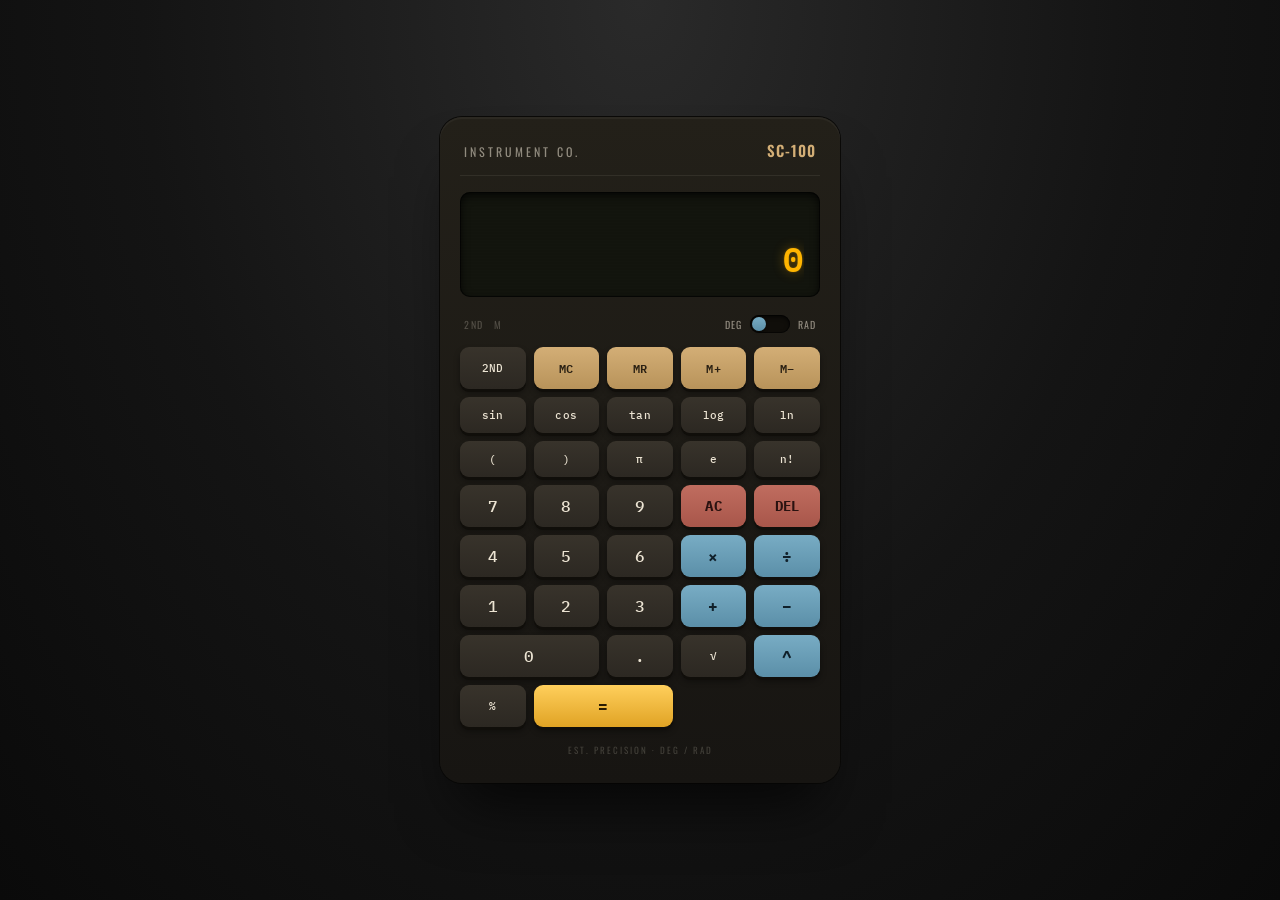
==== Scientific Calculator/index.html @ a40e1ffb "Added My Projects." ====
<!doctype html>
<html lang="en">
  <head>
    <meta charset="UTF-8" />
    <meta name="viewport" content="width=device-width, initial-scale=1.0" />
    <title>SC-100 · Scientific Calculator</title>
    <link rel="preconnect" href="https://fonts.googleapis.com" />
    <link
      href="https://fonts.googleapis.com/css2?family=IBM+Plex+Mono:wght@400;500;600;700&family=Oswald:wght@400;500;600;700&display=swap"
      rel="stylesheet"
    />
    <!-- <link rel="stylesheet" href="style.css" /> -->
  </head>
  <style>
    :root {
      --panel: #232019;
      --panel-edge: #171512;
      --case-shadow: #0b0a08;
      --display-bg: #12140d;
      --phosphor: #ffb400;
      --phosphor-dim: #7a5300;
      --phosphor-glow: rgba(255, 180, 0, 0.35);
      --bone: #ece4d3;
      --key-face: #2c2822;
      --key-face-hi: #38332b;
      --key-shadow: #100e0a;
      --steel: #5b8fa8;
      --steel-hi: #78acc4;
      --brass: #b8935a;
      --brass-hi: #d3ae76;
      --danger: #a8564a;
      --danger-hi: #c06d5f;
      --rule: rgba(236, 228, 211, 0.08);
    }

    * {
      box-sizing: border-box;
    }
    html,
    body {
      height: 100%;
    }
    body {
      margin: 0;
      min-height: 100vh;
      display: flex;
      align-items: center;
      justify-content: center;
      background: radial-gradient(
        ellipse at top,
        #2a2a2a 0%,
        #141414 55%,
        #0a0a0a 100%
      );
      font-family: "IBM Plex Mono", monospace;
      padding: 32px 16px;
    }

    .unit {
      width: 400px;
      max-width: 100%;
      background: linear-gradient(
        180deg,
        var(--panel) 0%,
        var(--panel-edge) 100%
      );
      border-radius: 22px;
      padding: 22px 20px 26px;
      box-shadow:
        0 2px 0 rgba(255, 255, 255, 0.04) inset,
        0 40px 60px -20px rgba(0, 0, 0, 0.7),
        0 0 0 1px var(--case-shadow);
      position: relative;
    }

    .plate {
      display: flex;
      justify-content: space-between;
      align-items: baseline;
      padding: 0 4px 14px;
      border-bottom: 1px solid var(--rule);
      margin-bottom: 16px;
    }
    .plate .brand {
      font-family: "Oswald", sans-serif;
      letter-spacing: 3px;
      font-size: 12px;
      color: var(--bone);
      opacity: 0.55;
      text-transform: uppercase;
    }
    .plate .model {
      font-family: "Oswald", sans-serif;
      letter-spacing: 1px;
      font-size: 15px;
      font-weight: 600;
      color: var(--brass-hi);
    }

    .screen-housing {
      background: var(--display-bg);
      border-radius: 10px;
      padding: 16px 16px 12px;
      box-shadow:
        inset 0 3px 10px rgba(0, 0, 0, 0.85),
        inset 0 0 0 1px rgba(0, 0, 0, 0.6);
      position: relative;
      overflow: hidden;
      margin-bottom: 16px;
    }
    .screen-housing::after {
      content: "";
      position: absolute;
      inset: 0;
      background: repeating-linear-gradient(
        to bottom,
        rgba(255, 255, 255, 0.025) 0px,
        rgba(255, 255, 255, 0.025) 1px,
        transparent 1px,
        transparent 3px
      );
      pointer-events: none;
      mix-blend-mode: overlay;
    }
    .expr {
      min-height: 18px;
      font-size: 13px;
      color: var(--phosphor-dim);
      text-align: right;
      letter-spacing: 1px;
      white-space: nowrap;
      overflow-x: auto;
      scrollbar-width: none;
      text-shadow: 0 0 6px rgba(122, 83, 0, 0.5);
    }
    .expr::-webkit-scrollbar {
      display: none;
    }
    .result {
      font-size: 34px;
      font-weight: 600;
      color: var(--phosphor);
      text-align: right;
      letter-spacing: 1px;
      text-shadow:
        0 0 12px var(--phosphor-glow),
        0 0 2px var(--phosphor-glow);
      white-space: nowrap;
      overflow-x: auto;
      scrollbar-width: none;
      padding-top: 6px;
    }
    .result::-webkit-scrollbar {
      display: none;
    }

    .status-row {
      display: flex;
      justify-content: space-between;
      align-items: center;
      padding: 2px 4px 14px;
    }
    .indicators {
      display: flex;
      gap: 10px;
      font-family: "Oswald", sans-serif;
      font-size: 10px;
      letter-spacing: 1.5px;
    }
    .indicators span {
      color: rgba(236, 228, 211, 0.25);
      transition:
        color 0.15s ease,
        text-shadow 0.15s ease;
    }
    .indicators span.on {
      color: var(--steel-hi);
      text-shadow: 0 0 8px rgba(120, 172, 196, 0.6);
    }

    .mode-toggle {
      display: flex;
      align-items: center;
      gap: 8px;
      font-family: "Oswald", sans-serif;
      font-size: 10px;
      letter-spacing: 1px;
      color: rgba(236, 228, 211, 0.55);
      cursor: pointer;
      user-select: none;
    }
    .switch {
      width: 40px;
      height: 18px;
      border-radius: 9px;
      background: var(--key-shadow);
      box-shadow:
        inset 0 2px 4px rgba(0, 0, 0, 0.7),
        inset 0 0 0 1px rgba(0, 0, 0, 0.5);
      position: relative;
      transition: background 0.2s ease;
    }
    .switch .knob {
      position: absolute;
      top: 2px;
      left: 2px;
      width: 14px;
      height: 14px;
      border-radius: 50%;
      background: linear-gradient(180deg, var(--steel-hi), var(--steel));
      box-shadow: 0 1px 3px rgba(0, 0, 0, 0.6);
      transition: transform 0.2s ease;
    }
    .switch.rad .knob {
      transform: translateX(22px);
    }

    .keys {
      display: grid;
      grid-template-columns: repeat(5, 1fr);
      gap: 8px;
    }

    button.key {
      appearance: none;
      border: none;
      font-family: "IBM Plex Mono", monospace;
      font-size: 14px;
      font-weight: 500;
      color: var(--bone);
      background: linear-gradient(180deg, var(--key-face-hi), var(--key-face));
      border-radius: 9px;
      padding: 11px 4px;
      box-shadow:
        0 3px 0 var(--key-shadow),
        0 4px 6px rgba(0, 0, 0, 0.4);
      cursor: pointer;
      transition:
        transform 0.06s ease,
        box-shadow 0.06s ease;
      position: relative;
      letter-spacing: 0.3px;
    }
    button.key:active {
      transform: translateY(3px);
      box-shadow:
        0 0 0 var(--key-shadow),
        0 1px 2px rgba(0, 0, 0, 0.4);
    }
    button.key.fn {
      background: linear-gradient(180deg, var(--brass-hi), var(--brass));
      color: #2a2013;
      font-weight: 600;
      font-size: 12px;
    }
    button.key.op {
      background: linear-gradient(180deg, var(--steel-hi), var(--steel));
      color: #10202a;
      font-weight: 700;
      font-size: 16px;
    }
    button.key.danger {
      background: linear-gradient(180deg, var(--danger-hi), var(--danger));
      color: #2a1210;
      font-weight: 700;
    }
    button.key.eq {
      background: linear-gradient(180deg, #ffcf5c, #e0a324);
      color: #2a1c02;
      font-weight: 700;
      font-size: 16px;
      grid-column: span 2;
    }
    button.key.wide {
      grid-column: span 2;
    }
    button.key.digit {
      font-size: 16px;
    }
    button.key.small {
      font-size: 11px;
    }

    button.key.fn:active {
      box-shadow:
        0 0 0 #7a5f34,
        0 1px 2px rgba(0, 0, 0, 0.4);
    }
    button.key.op:active {
      box-shadow:
        0 0 0 #3d6376,
        0 1px 2px rgba(0, 0, 0, 0.4);
    }
    button.key.danger:active {
      box-shadow:
        0 0 0 #6e332b,
        0 1px 2px rgba(0, 0, 0, 0.4);
    }
    button.key.eq:active {
      box-shadow:
        0 0 0 #a67916,
        0 1px 2px rgba(0, 0, 0, 0.4);
    }

    .footnote {
      text-align: center;
      font-family: "Oswald", sans-serif;
      font-size: 9px;
      letter-spacing: 2px;
      color: rgba(236, 228, 211, 0.2);
      margin-top: 16px;
      text-transform: uppercase;
    }

    @media (max-width: 420px) {
      .unit {
        padding: 16px 12px 20px;
      }
      button.key {
        padding: 10px 2px;
        font-size: 13px;
      }
    }
  </style>
  <body>
    <div class="unit">
      <div class="plate">
        <span class="brand">Instrument Co.</span>
        <span class="model">SC-100</span>
      </div>

      <div class="screen-housing">
        <div class="expr" id="expr">&nbsp;</div>
        <div class="result" id="result">0</div>
      </div>

      <div class="status-row">
        <div class="indicators">
          <span id="ind-2nd">2ND</span>
          <span id="ind-m">M</span>
        </div>
        <div class="mode-toggle" id="modeToggle">
          <span id="modeLabel">DEG</span>
          <div class="switch" id="switch"><div class="knob"></div></div>
          <span>RAD</span>
        </div>
      </div>

      <div class="keys">
        <button class="key small" data-act="2nd">2ND</button>
        <button class="key fn" data-act="mc">MC</button>
        <button class="key fn" data-act="mr">MR</button>
        <button class="key fn" data-act="mplus">M+</button>
        <button class="key fn" data-act="mminus">M−</button>

        <button class="key small" data-fn="sin(">sin</button>
        <button class="key small" data-fn="cos(">cos</button>
        <button class="key small" data-fn="tan(">tan</button>
        <button class="key small" data-fn="log(">log</button>
        <button class="key small" data-fn="ln(">ln</button>

        <button class="key small" data-insert="(">(</button>
        <button class="key small" data-insert=")">)</button>
        <button class="key small" data-insert="π">π</button>
        <button class="key small" data-insert="e">e</button>
        <button class="key small" data-act="fact">n!</button>

        <button class="key digit" data-insert="7">7</button>
        <button class="key digit" data-insert="8">8</button>
        <button class="key digit" data-insert="9">9</button>
        <button class="key danger" data-act="clear">AC</button>
        <button class="key danger" data-act="del">DEL</button>

        <button class="key digit" data-insert="4">4</button>
        <button class="key digit" data-insert="5">5</button>
        <button class="key digit" data-insert="6">6</button>
        <button class="key op" data-insert="×">×</button>
        <button class="key op" data-insert="÷">÷</button>

        <button class="key digit" data-insert="1">1</button>
        <button class="key digit" data-insert="2">2</button>
        <button class="key digit" data-insert="3">3</button>
        <button class="key op" data-insert="+">+</button>
        <button class="key op" data-insert="−">−</button>

        <button class="key digit wide" data-insert="0">0</button>
        <button class="key digit" data-insert=".">.</button>
        <button class="key small" data-fn="√(">√</button>
        <button class="key op" data-insert="^">^</button>

        <button class="key small" data-insert="%">%</button>
        <button class="key eq" data-act="equals">=</button>
      </div>

      <div class="footnote">Est. precision · deg / rad</div>
    </div>

    <!-- <script src="script.js"></script> -->
    <script>
      (function () {
        const exprEl = document.getElementById("expr");
        const resultEl = document.getElementById("result");
        const modeToggle = document.getElementById("modeToggle");
        const switchEl = document.getElementById("switch");
        const modeLabel = document.getElementById("modeLabel");
        const ind2nd = document.getElementById("ind-2nd");
        const indM = document.getElementById("ind-m");

        let expr = "";
        let isRad = false;
        let second = false;
        let memory = 0;
        let justEvaluated = false;

        const fnLabels = {
          "sin(": "sin",
          "cos(": "cos",
          "tan(": "tan",
          "asin(": "sin⁻¹",
          "acos(": "cos⁻¹",
          "atan(": "tan⁻¹",
        };

        function render() {
          exprEl.textContent = expr.length ? expr : "\u00A0";
          resultEl.textContent = liveResult();
        }

        function liveResult() {
          if (expr.trim() === "") return "0";
          try {
            const val = evaluate(expr);
            if (val === undefined || Number.isNaN(val)) return "ERR";
            return formatNum(val);
          } catch (e) {
            return expr; // still typing, don't show error mid-entry
          }
        }

        function formatNum(n) {
          if (!isFinite(n)) return "ERR";
          let s = Math.abs(n) < 1e-10 ? 0 : n;
          s = parseFloat(s.toPrecision(12));
          return s.toString();
        }

        function toRad(x) {
          return isRad ? x : (x * Math.PI) / 180;
        }
        function fromRad(x) {
          return isRad ? x : (x * 180) / Math.PI;
        }

        function factorial(n) {
          n = Math.round(n);
          if (n < 0) return NaN;
          if (n > 170) return Infinity;
          let r = 1;
          for (let i = 2; i <= n; i++) r *= i;
          return r;
        }

        function evaluate(str) {
          let s = str;

          // replace visual operators with JS ones
          s = s.replaceAll("×", "*").replaceAll("÷", "/").replaceAll("−", "-");
          s = s
            .replaceAll("π", "Math.PI")
            .replaceAll(/(?<![a-zA-Z])e(?![a-zA-Z(])/g, "Math.E");
          s = s.replaceAll("^", "**");
          s = s.replaceAll("√(", "Math.sqrt(");

          // trig with deg/rad awareness
          s = s.replace(/asin\(/g, "__asin(");
          s = s.replace(/acos\(/g, "__acos(");
          s = s.replace(/atan\(/g, "__atan(");
          s = s.replace(/(?<!__a)sin\(/g, "__sin(");
          s = s.replace(/(?<!__a)cos\(/g, "__cos(");
          s = s.replace(/(?<!__a)tan\(/g, "__tan(");
          s = s.replace(/log\(/g, "Math.log10(");
          s = s.replace(/ln\(/g, "Math.log(");

          // percentage: turn "n%" into "(n/100)"
          s = s.replace(/(\d+(\.\d+)?)%/g, "($1/100)");

          // factorial: turn "n!" into fact(n) for a trailing number/group
          s = s.replace(/(\d+(\.\d+)?)!/g, "__fact($1)");

          const __sin = (x) => Math.sin(toRad(x));
          const __cos = (x) => Math.cos(toRad(x));
          const __tan = (x) => Math.tan(toRad(x));
          const __asin = (x) => fromRad(Math.asin(x));
          const __acos = (x) => fromRad(Math.acos(x));
          const __atan = (x) => fromRad(Math.atan(x));
          const __fact = factorial;

          // eslint-disable-next-line no-new-func
          const fn = new Function(
            "__sin",
            "__cos",
            "__tan",
            "__asin",
            "__acos",
            "__atan",
            "__fact",
            "Math",
            `"use strict"; return (${s || "0"});`,
          );
          return fn(__sin, __cos, __tan, __asin, __acos, __atan, __fact, Math);
        }

        function insert(val) {
          if (justEvaluated && /[0-9.]/.test(val)) {
            expr = "";
          }
          justEvaluated = false;
          expr += val;
          render();
        }

        function insertFn(val) {
          justEvaluated = false;
          if (second) {
            const map = { "sin(": "asin(", "cos(": "acos(", "tan(": "atan(" };
            val = map[val] || val;
          }
          expr += val;
          render();
        }

        function del() {
          expr = expr.slice(0, -1);
          justEvaluated = false;
          render();
        }

        function clearAll() {
          expr = "";
          justEvaluated = false;
          render();
        }

        function doEquals() {
          if (expr.trim() === "") return;
          try {
            const val = evaluate(expr);
            if (val === undefined || Number.isNaN(val)) {
              resultEl.textContent = "ERR";
              return;
            }
            exprEl.textContent = expr + " =";
            expr = formatNum(val);
            resultEl.textContent = expr;
            justEvaluated = true;
          } catch (e) {
            resultEl.textContent = "ERR";
          }
        }

        function doFactorialButton() {
          // apply factorial to whatever is currently typed as a trailing number, or append !
          expr += "!";
          render();
        }

        document.querySelectorAll("[data-insert]").forEach((btn) => {
          btn.addEventListener("click", () =>
            insert(btn.getAttribute("data-insert")),
          );
        });
        document.querySelectorAll("[data-fn]").forEach((btn) => {
          btn.addEventListener("click", () => {
            insertFn(btn.getAttribute("data-fn"));
            if (second) {
              second = false;
              ind2nd.classList.remove("on");
            }
          });
        });

        document.querySelectorAll("[data-act]").forEach((btn) => {
          btn.addEventListener("click", () => {
            const act = btn.getAttribute("data-act");
            if (act === "clear") clearAll();
            else if (act === "del") del();
            else if (act === "equals") doEquals();
            else if (act === "fact") doFactorialButton();
            else if (act === "2nd") {
              second = !second;
              ind2nd.classList.toggle("on", second);
            } else if (act === "mc") {
              memory = 0;
              indM.classList.remove("on");
            } else if (act === "mr") {
              insert(formatNum(memory));
            } else if (act === "mplus") {
              try {
                memory += evaluate(expr || "0");
                indM.classList.add("on");
              } catch (e) {}
            } else if (act === "mminus") {
              try {
                memory -= evaluate(expr || "0");
                indM.classList.add("on");
              } catch (e) {}
            }
          });
        });

        modeToggle.addEventListener("click", () => {
          isRad = !isRad;
          switchEl.classList.toggle("rad", isRad);
          modeLabel.textContent = isRad ? "RAD" : "DEG";
          render();
        });

        window.addEventListener("keydown", (e) => {
          const k = e.key;
          if (/[0-9.]/.test(k)) insert(k);
          else if (k === "+") insert("+");
          else if (k === "-") insert("−");
          else if (k === "*") insert("×");
          else if (k === "/") {
            e.preventDefault();
            insert("÷");
          } else if (k === "(" || k === ")") insert(k);
          else if (k === "%") insert("%");
          else if (k === "^") insert("^");
          else if (k === "Enter" || k === "=") {
            e.preventDefault();
            doEquals();
          } else if (k === "Backspace") del();
          else if (k === "Escape") clearAll();
        });

        render();
      })();
    </script>
  </body>
</html>
---- Scientific Calculator/style.css ----
:root {
  --panel: #232019;
  --panel-edge: #171512;
  --case-shadow: #0b0a08;
  --display-bg: #12140d;
  --phosphor: #ffb400;
  --phosphor-dim: #7a5300;
  --phosphor-glow: rgba(255, 180, 0, 0.35);
  --bone: #ece4d3;
  --key-face: #2c2822;
  --key-face-hi: #38332b;
  --key-shadow: #100e0a;
  --steel: #5b8fa8;
  --steel-hi: #78acc4;
  --brass: #b8935a;
  --brass-hi: #d3ae76;
  --danger: #a8564a;
  --danger-hi: #c06d5f;
  --rule: rgba(236, 228, 211, 0.08);
}

* {
  box-sizing: border-box;
}
html,
body {
  height: 100%;
}
body {
  margin: 0;
  min-height: 100vh;
  display: flex;
  align-items: center;
  justify-content: center;
  background: radial-gradient(
    ellipse at top,
    #2a2a2a 0%,
    #141414 55%,
    #0a0a0a 100%
  );
  font-family: "IBM Plex Mono", monospace;
  padding: 32px 16px;
}

.unit {
  width: 400px;
  max-width: 100%;
  background: linear-gradient(180deg, var(--panel) 0%, var(--panel-edge) 100%);
  border-radius: 22px;
  padding: 22px 20px 26px;
  box-shadow:
    0 2px 0 rgba(255, 255, 255, 0.04) inset,
    0 40px 60px -20px rgba(0, 0, 0, 0.7),
    0 0 0 1px var(--case-shadow);
  position: relative;
}

.plate {
  display: flex;
  justify-content: space-between;
  align-items: baseline;
  padding: 0 4px 14px;
  border-bottom: 1px solid var(--rule);
  margin-bottom: 16px;
}
.plate .brand {
  font-family: "Oswald", sans-serif;
  letter-spacing: 3px;
  font-size: 12px;
  color: var(--bone);
  opacity: 0.55;
  text-transform: uppercase;
}
.plate .model {
  font-family: "Oswald", sans-serif;
  letter-spacing: 1px;
  font-size: 15px;
  font-weight: 600;
  color: var(--brass-hi);
}

.screen-housing {
  background: var(--display-bg);
  border-radius: 10px;
  padding: 16px 16px 12px;
  box-shadow:
    inset 0 3px 10px rgba(0, 0, 0, 0.85),
    inset 0 0 0 1px rgba(0, 0, 0, 0.6);
  position: relative;
  overflow: hidden;
  margin-bottom: 16px;
}
.screen-housing::after {
  content: "";
  position: absolute;
  inset: 0;
  background: repeating-linear-gradient(
    to bottom,
    rgba(255, 255, 255, 0.025) 0px,
    rgba(255, 255, 255, 0.025) 1px,
    transparent 1px,
    transparent 3px
  );
  pointer-events: none;
  mix-blend-mode: overlay;
}
.expr {
  min-height: 18px;
  font-size: 13px;
  color: var(--phosphor-dim);
  text-align: right;
  letter-spacing: 1px;
  white-space: nowrap;
  overflow-x: auto;
  scrollbar-width: none;
  text-shadow: 0 0 6px rgba(122, 83, 0, 0.5);
}
.expr::-webkit-scrollbar {
  display: none;
}
.result {
  font-size: 34px;
  font-weight: 600;
  color: var(--phosphor);
  text-align: right;
  letter-spacing: 1px;
  text-shadow:
    0 0 12px var(--phosphor-glow),
    0 0 2px var(--phosphor-glow);
  white-space: nowrap;
  overflow-x: auto;
  scrollbar-width: none;
  padding-top: 6px;
}
.result::-webkit-scrollbar {
  display: none;
}

.status-row {
  display: flex;
  justify-content: space-between;
  align-items: center;
  padding: 2px 4px 14px;
}
.indicators {
  display: flex;
  gap: 10px;
  font-family: "Oswald", sans-serif;
  font-size: 10px;
  letter-spacing: 1.5px;
}
.indicators span {
  color: rgba(236, 228, 211, 0.25);
  transition:
    color 0.15s ease,
    text-shadow 0.15s ease;
}
.indicators span.on {
  color: var(--steel-hi);
  text-shadow: 0 0 8px rgba(120, 172, 196, 0.6);
}

.mode-toggle {
  display: flex;
  align-items: center;
  gap: 8px;
  font-family: "Oswald", sans-serif;
  font-size: 10px;
  letter-spacing: 1px;
  color: rgba(236, 228, 211, 0.55);
  cursor: pointer;
  user-select: none;
}
.switch {
  width: 40px;
  height: 18px;
  border-radius: 9px;
  background: var(--key-shadow);
  box-shadow:
    inset 0 2px 4px rgba(0, 0, 0, 0.7),
    inset 0 0 0 1px rgba(0, 0, 0, 0.5);
  position: relative;
  transition: background 0.2s ease;
}
.switch .knob {
  position: absolute;
  top: 2px;
  left: 2px;
  width: 14px;
  height: 14px;
  border-radius: 50%;
  background: linear-gradient(180deg, var(--steel-hi), var(--steel));
  box-shadow: 0 1px 3px rgba(0, 0, 0, 0.6);
  transition: transform 0.2s ease;
}
.switch.rad .knob {
  transform: translateX(22px);
}

.keys {
  display: grid;
  grid-template-columns: repeat(5, 1fr);
  gap: 8px;
}

button.key {
  appearance: none;
  border: none;
  font-family: "IBM Plex Mono", monospace;
  font-size: 14px;
  font-weight: 500;
  color: var(--bone);
  background: linear-gradient(180deg, var(--key-face-hi), var(--key-face));
  border-radius: 9px;
  padding: 11px 4px;
  box-shadow:
    0 3px 0 var(--key-shadow),
    0 4px 6px rgba(0, 0, 0, 0.4);
  cursor: pointer;
  transition:
    transform 0.06s ease,
    box-shadow 0.06s ease;
  position: relative;
  letter-spacing: 0.3px;
}
button.key:active {
  transform: translateY(3px);
  box-shadow:
    0 0 0 var(--key-shadow),
    0 1px 2px rgba(0, 0, 0, 0.4);
}
button.key.fn {
  background: linear-gradient(180deg, var(--brass-hi), var(--brass));
  color: #2a2013;
  font-weight: 600;
  font-size: 12px;
}
button.key.op {
  background: linear-gradient(180deg, var(--steel-hi), var(--steel));
  color: #10202a;
  font-weight: 700;
  font-size: 16px;
}
button.key.danger {
  background: linear-gradient(180deg, var(--danger-hi), var(--danger));
  color: #2a1210;
  font-weight: 700;
}
button.key.eq {
  background: linear-gradient(180deg, #ffcf5c, #e0a324);
  color: #2a1c02;
  font-weight: 700;
  font-size: 16px;
  grid-column: span 2;
}
button.key.wide {
  grid-column: span 2;
}
button.key.digit {
  font-size: 16px;
}
button.key.small {
  font-size: 11px;
}

button.key.fn:active {
  box-shadow:
    0 0 0 #7a5f34,
    0 1px 2px rgba(0, 0, 0, 0.4);
}
button.key.op:active {
  box-shadow:
    0 0 0 #3d6376,
    0 1px 2px rgba(0, 0, 0, 0.4);
}
button.key.danger:active {
  box-shadow:
    0 0 0 #6e332b,
    0 1px 2px rgba(0, 0, 0, 0.4);
}
button.key.eq:active {
  box-shadow:
    0 0 0 #a67916,
    0 1px 2px rgba(0, 0, 0, 0.4);
}

.footnote {
  text-align: center;
  font-family: "Oswald", sans-serif;
  font-size: 9px;
  letter-spacing: 2px;
  color: rgba(236, 228, 211, 0.2);
  margin-top: 16px;
  text-transform: uppercase;
}

@media (max-width: 420px) {
  .unit {
    padding: 16px 12px 20px;
  }
  button.key {
    padding: 10px 2px;
    font-size: 13px;
  }
}
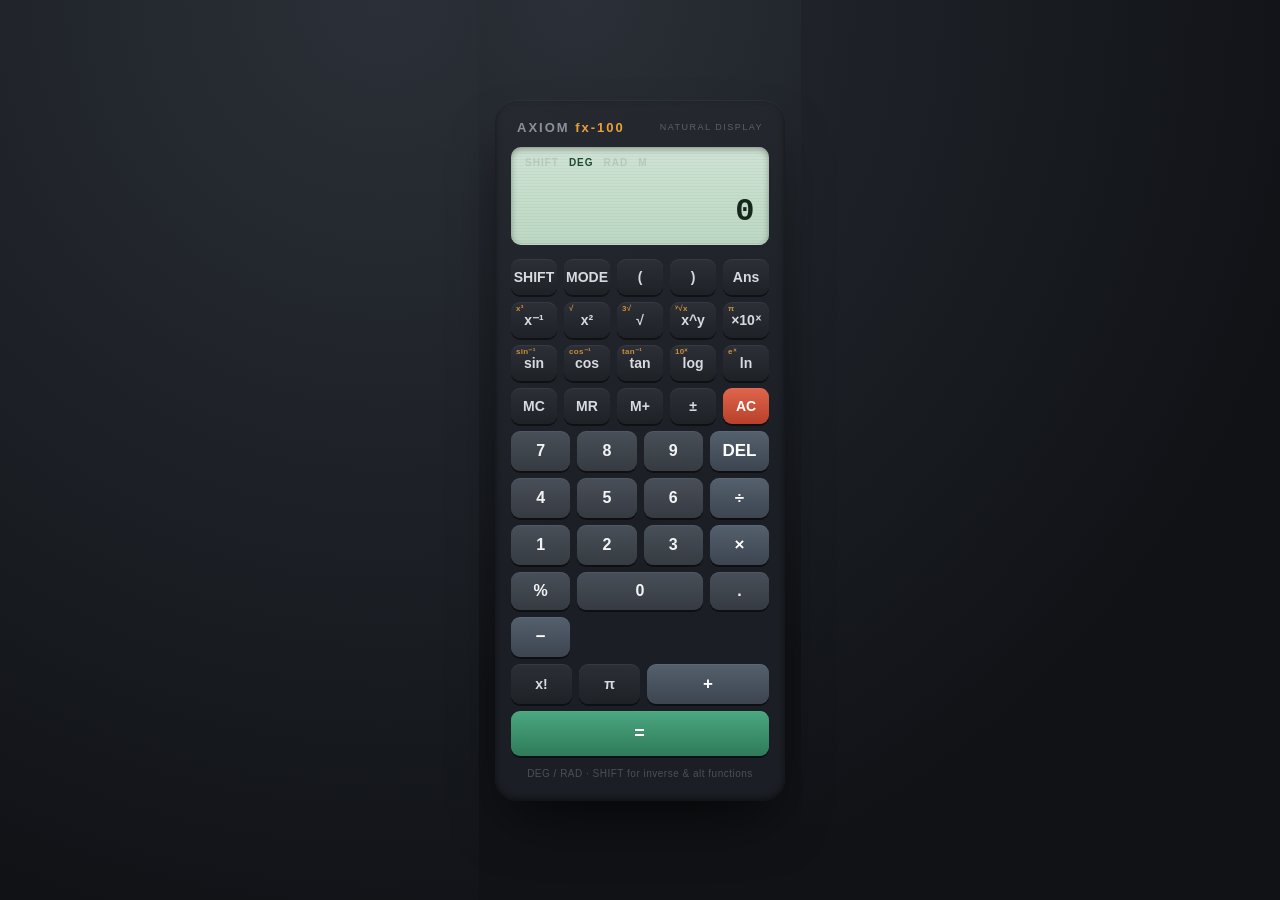
==== commit bcfe8b0c: "Change Some code" ====
--- a/Scientific Calculator/index.html
+++ b/Scientific Calculator/index.html
@@ -3,635 +3,819 @@
   <head>
     <meta charset="UTF-8" />
     <meta name="viewport" content="width=device-width, initial-scale=1.0" />
-    <title>SC-100 · Scientific Calculator</title>
-    <link rel="preconnect" href="https://fonts.googleapis.com" />
-    <link
-      href="https://fonts.googleapis.com/css2?family=IBM+Plex+Mono:wght@400;500;600;700&family=Oswald:wght@400;500;600;700&display=swap"
-      rel="stylesheet"
-    />
-    <!-- <link rel="stylesheet" href="style.css" /> -->
+    <title>AXIOM fx-100 — Scientific Calculator</title>
+    <!-- <link rel="stylesheet" href="style.css"> -->
+    <style>
+      :root {
+        --body-1: #1b1e24;
+        --body-2: #26292f;
+        --screen-bg: #cfe3d4;
+        --screen-bg-2: #bcd8c3;
+        --screen-text: #16281c;
+        --key-num: #3a3f47;
+        --key-num-text: #f2f3f5;
+        --key-func: #23262c;
+        --key-func-text: #d7dade;
+        --key-op: #454b54;
+        --key-op-text: #ffffff;
+        --accent-amber: #e8a13d;
+        --accent-red: #d8583f;
+        --accent-green: #3d8f6b;
+        --accent-blue: #4c8fd6;
+        --shift-glow: #e8a13d;
+      }
+
+      * {
+        box-sizing: border-box;
+      }
+
+      html,
+      body {
+        margin: 0;
+        padding: 0;
+        height: 100%;
+        background: radial-gradient(circle at 30% 0%, #2b3038, #101216 75%);
+        font-family:
+          -apple-system, BlinkMacSystemFont, "Segoe UI", Roboto, sans-serif;
+        display: flex;
+        align-items: center;
+        justify-content: center;
+        min-height: 100vh;
+        padding: 16px;
+      }
+
+      .calc-wrap {
+        width: 100%;
+        max-width: 380px;
+      }
+
+      .calculator {
+        background: linear-gradient(160deg, var(--body-2), var(--body-1) 60%);
+        border-radius: 22px;
+        padding: 18px 16px 22px;
+        box-shadow:
+          0 30px 60px -20px rgba(0, 0, 0, 0.7),
+          inset 0 1px 0 rgba(255, 255, 255, 0.06),
+          inset 0 -2px 6px rgba(0, 0, 0, 0.5);
+        position: relative;
+      }
+
+      .brand {
+        display: flex;
+        align-items: center;
+        justify-content: space-between;
+        padding: 2px 6px 12px;
+      }
+      .brand-name {
+        color: #8b929c;
+        font-weight: 700;
+        letter-spacing: 2px;
+        font-size: 13px;
+      }
+      .brand-name span {
+        color: var(--accent-amber);
+      }
+      .brand-sub {
+        color: #5b606a;
+        font-size: 9px;
+        letter-spacing: 1.5px;
+        text-transform: uppercase;
+      }
+
+      /* SCREEN */
+      .screen {
+        background: linear-gradient(
+          180deg,
+          var(--screen-bg),
+          var(--screen-bg-2)
+        );
+        border-radius: 10px;
+        padding: 10px 14px 12px;
+        margin-bottom: 14px;
+        box-shadow:
+          inset 0 2px 6px rgba(0, 0, 0, 0.35),
+          inset 0 -1px 0 rgba(255, 255, 255, 0.3);
+        position: relative;
+        overflow: hidden;
+      }
+      .screen::before {
+        content: "";
+        position: absolute;
+        inset: 0;
+        background: repeating-linear-gradient(
+          180deg,
+          rgba(0, 0, 0, 0.03) 0px,
+          rgba(0, 0, 0, 0.03) 1px,
+          transparent 1px,
+          transparent 3px
+        );
+        pointer-events: none;
+      }
+      .screen-indicators {
+        display: flex;
+        gap: 10px;
+        font-size: 10px;
+        font-weight: 700;
+        color: rgba(22, 40, 28, 0.45);
+        letter-spacing: 1px;
+        height: 14px;
+      }
+      .screen-indicators .ind {
+        opacity: 0.25;
+        transition: opacity 0.15s;
+      }
+      .screen-indicators .ind.active {
+        opacity: 1;
+        color: #1f4a30;
+      }
+
+      .history-line {
+        min-height: 18px;
+        text-align: right;
+        font-family: "Courier New", monospace;
+        font-size: 14px;
+        color: rgba(22, 40, 28, 0.6);
+        overflow-x: auto;
+        white-space: nowrap;
+        margin-top: 2px;
+      }
+      .main-line {
+        text-align: right;
+        font-family: "Courier New", monospace;
+        font-weight: 700;
+        font-size: clamp(24px, 8vw, 32px);
+        color: var(--screen-text);
+        min-height: 40px;
+        overflow-x: auto;
+        white-space: nowrap;
+        letter-spacing: 0.5px;
+        margin-top: 2px;
+      }
+      .history-line::-webkit-scrollbar,
+      .main-line::-webkit-scrollbar {
+        display: none;
+      }
+
+      /* KEY GRIDS */
+      .grid {
+        display: grid;
+        gap: 7px;
+        margin-bottom: 7px;
+      }
+      .grid-5 {
+        grid-template-columns: repeat(5, 1fr);
+      }
+      .grid-4 {
+        grid-template-columns: repeat(4, 1fr);
+      }
+
+      button.key {
+        position: relative;
+        border: none;
+        border-radius: 9px;
+        padding: 10px 2px;
+        font-size: 14px;
+        font-weight: 600;
+        cursor: pointer;
+        color: var(--key-func-text);
+        background: linear-gradient(180deg, #2c2f36, #1e2126);
+        box-shadow:
+          0 2px 0 rgba(0, 0, 0, 0.5),
+          inset 0 1px 0 rgba(255, 255, 255, 0.05);
+        transition:
+          transform 0.05s ease,
+          box-shadow 0.05s ease;
+        user-select: none;
+        -webkit-tap-highlight-color: transparent;
+      }
+      button.key:active {
+        transform: translateY(2px);
+        box-shadow:
+          0 0 0 rgba(0, 0, 0, 0.5),
+          inset 0 1px 3px rgba(0, 0, 0, 0.4);
+      }
+
+      .shift-tag {
+        position: absolute;
+        top: 2px;
+        left: 5px;
+        font-size: 8px;
+        font-weight: 700;
+        color: var(--accent-amber);
+        letter-spacing: 0.3px;
+        opacity: 0.85;
+      }
+
+      .key.num {
+        background: linear-gradient(180deg, #494f58, #363b42);
+        color: var(--key-num-text);
+        font-size: 16px;
+      }
+      .key.op {
+        background: linear-gradient(180deg, #55606e, #3c4550);
+        color: var(--key-op-text);
+        font-size: 17px;
+      }
+      .key.accent-red {
+        background: linear-gradient(180deg, #e0654c, #b8402a);
+        color: #fff;
+      }
+      .key.accent-green {
+        background: linear-gradient(180deg, #4aa87f, #2f7a5a);
+        color: #fff;
+        font-size: 17px;
+      }
+      .key.accent-blue {
+        background: linear-gradient(180deg, #5b9de0, #3d76b8);
+        color: #fff;
+      }
+      .key.shift-on {
+        background: linear-gradient(180deg, #f0b45c, #d1892b);
+        color: #241703;
+        box-shadow:
+          0 0 10px 1px rgba(232, 161, 61, 0.6),
+          0 2px 0 rgba(0, 0, 0, 0.5);
+      }
+      .key.mode-on {
+        background: linear-gradient(180deg, #5b9de0, #3d76b8);
+        color: #fff;
+      }
+
+      .zero-cell {
+        grid-column: span 2;
+      }
+      .equals-row {
+        grid-template-columns: 1fr;
+      }
+      .key.equals {
+        padding: 12px 2px;
+        font-size: 18px;
+        letter-spacing: 1px;
+      }
+
+      .footer-note {
+        text-align: center;
+        color: #4c5057;
+        font-size: 10px;
+        margin-top: 12px;
+        letter-spacing: 0.5px;
+      }
+
+      @media (max-width: 360px) {
+        button.key {
+          font-size: 12.5px;
+          padding: 9px 2px;
+        }
+        .key.num {
+          font-size: 14.5px;
+        }
+      }
+    </style>
   </head>
-  <style>
-    :root {
-      --panel: #232019;
-      --panel-edge: #171512;
-      --case-shadow: #0b0a08;
-      --display-bg: #12140d;
-      --phosphor: #ffb400;
-      --phosphor-dim: #7a5300;
-      --phosphor-glow: rgba(255, 180, 0, 0.35);
-      --bone: #ece4d3;
-      --key-face: #2c2822;
-      --key-face-hi: #38332b;
-      --key-shadow: #100e0a;
-      --steel: #5b8fa8;
-      --steel-hi: #78acc4;
-      --brass: #b8935a;
-      --brass-hi: #d3ae76;
-      --danger: #a8564a;
-      --danger-hi: #c06d5f;
-      --rule: rgba(236, 228, 211, 0.08);
-    }
-
-    * {
-      box-sizing: border-box;
-    }
-    html,
-    body {
-      height: 100%;
-    }
-    body {
-      margin: 0;
-      min-height: 100vh;
-      display: flex;
-      align-items: center;
-      justify-content: center;
-      background: radial-gradient(
-        ellipse at top,
-        #2a2a2a 0%,
-        #141414 55%,
-        #0a0a0a 100%
-      );
-      font-family: "IBM Plex Mono", monospace;
-      padding: 32px 16px;
-    }
-
-    .unit {
-      width: 400px;
-      max-width: 100%;
-      background: linear-gradient(
-        180deg,
-        var(--panel) 0%,
-        var(--panel-edge) 100%
-      );
-      border-radius: 22px;
-      padding: 22px 20px 26px;
-      box-shadow:
-        0 2px 0 rgba(255, 255, 255, 0.04) inset,
-        0 40px 60px -20px rgba(0, 0, 0, 0.7),
-        0 0 0 1px var(--case-shadow);
-      position: relative;
-    }
-
-    .plate {
-      display: flex;
-      justify-content: space-between;
-      align-items: baseline;
-      padding: 0 4px 14px;
-      border-bottom: 1px solid var(--rule);
-      margin-bottom: 16px;
-    }
-    .plate .brand {
-      font-family: "Oswald", sans-serif;
-      letter-spacing: 3px;
-      font-size: 12px;
-      color: var(--bone);
-      opacity: 0.55;
-      text-transform: uppercase;
-    }
-    .plate .model {
-      font-family: "Oswald", sans-serif;
-      letter-spacing: 1px;
-      font-size: 15px;
-      font-weight: 600;
-      color: var(--brass-hi);
-    }
-
-    .screen-housing {
-      background: var(--display-bg);
-      border-radius: 10px;
-      padding: 16px 16px 12px;
-      box-shadow:
-        inset 0 3px 10px rgba(0, 0, 0, 0.85),
-        inset 0 0 0 1px rgba(0, 0, 0, 0.6);
-      position: relative;
-      overflow: hidden;
-      margin-bottom: 16px;
-    }
-    .screen-housing::after {
-      content: "";
-      position: absolute;
-      inset: 0;
-      background: repeating-linear-gradient(
-        to bottom,
-        rgba(255, 255, 255, 0.025) 0px,
-        rgba(255, 255, 255, 0.025) 1px,
-        transparent 1px,
-        transparent 3px
-      );
-      pointer-events: none;
-      mix-blend-mode: overlay;
-    }
-    .expr {
-      min-height: 18px;
-      font-size: 13px;
-      color: var(--phosphor-dim);
-      text-align: right;
-      letter-spacing: 1px;
-      white-space: nowrap;
-      overflow-x: auto;
-      scrollbar-width: none;
-      text-shadow: 0 0 6px rgba(122, 83, 0, 0.5);
-    }
-    .expr::-webkit-scrollbar {
-      display: none;
-    }
-    .result {
-      font-size: 34px;
-      font-weight: 600;
-      color: var(--phosphor);
-      text-align: right;
-      letter-spacing: 1px;
-      text-shadow:
-        0 0 12px var(--phosphor-glow),
-        0 0 2px var(--phosphor-glow);
-      white-space: nowrap;
-      overflow-x: auto;
-      scrollbar-width: none;
-      padding-top: 6px;
-    }
-    .result::-webkit-scrollbar {
-      display: none;
-    }
-
-    .status-row {
-      display: flex;
-      justify-content: space-between;
-      align-items: center;
-      padding: 2px 4px 14px;
-    }
-    .indicators {
-      display: flex;
-      gap: 10px;
-      font-family: "Oswald", sans-serif;
-      font-size: 10px;
-      letter-spacing: 1.5px;
-    }
-    .indicators span {
-      color: rgba(236, 228, 211, 0.25);
-      transition:
-        color 0.15s ease,
-        text-shadow 0.15s ease;
-    }
-    .indicators span.on {
-      color: var(--steel-hi);
-      text-shadow: 0 0 8px rgba(120, 172, 196, 0.6);
-    }
-
-    .mode-toggle {
-      display: flex;
-      align-items: center;
-      gap: 8px;
-      font-family: "Oswald", sans-serif;
-      font-size: 10px;
-      letter-spacing: 1px;
-      color: rgba(236, 228, 211, 0.55);
-      cursor: pointer;
-      user-select: none;
-    }
-    .switch {
-      width: 40px;
-      height: 18px;
-      border-radius: 9px;
-      background: var(--key-shadow);
-      box-shadow:
-        inset 0 2px 4px rgba(0, 0, 0, 0.7),
-        inset 0 0 0 1px rgba(0, 0, 0, 0.5);
-      position: relative;
-      transition: background 0.2s ease;
-    }
-    .switch .knob {
-      position: absolute;
-      top: 2px;
-      left: 2px;
-      width: 14px;
-      height: 14px;
-      border-radius: 50%;
-      background: linear-gradient(180deg, var(--steel-hi), var(--steel));
-      box-shadow: 0 1px 3px rgba(0, 0, 0, 0.6);
-      transition: transform 0.2s ease;
-    }
-    .switch.rad .knob {
-      transform: translateX(22px);
-    }
-
-    .keys {
-      display: grid;
-      grid-template-columns: repeat(5, 1fr);
-      gap: 8px;
-    }
-
-    button.key {
-      appearance: none;
-      border: none;
-      font-family: "IBM Plex Mono", monospace;
-      font-size: 14px;
-      font-weight: 500;
-      color: var(--bone);
-      background: linear-gradient(180deg, var(--key-face-hi), var(--key-face));
-      border-radius: 9px;
-      padding: 11px 4px;
-      box-shadow:
-        0 3px 0 var(--key-shadow),
-        0 4px 6px rgba(0, 0, 0, 0.4);
-      cursor: pointer;
-      transition:
-        transform 0.06s ease,
-        box-shadow 0.06s ease;
-      position: relative;
-      letter-spacing: 0.3px;
-    }
-    button.key:active {
-      transform: translateY(3px);
-      box-shadow:
-        0 0 0 var(--key-shadow),
-        0 1px 2px rgba(0, 0, 0, 0.4);
-    }
-    button.key.fn {
-      background: linear-gradient(180deg, var(--brass-hi), var(--brass));
-      color: #2a2013;
-      font-weight: 600;
-      font-size: 12px;
-    }
-    button.key.op {
-      background: linear-gradient(180deg, var(--steel-hi), var(--steel));
-      color: #10202a;
-      font-weight: 700;
-      font-size: 16px;
-    }
-    button.key.danger {
-      background: linear-gradient(180deg, var(--danger-hi), var(--danger));
-      color: #2a1210;
-      font-weight: 700;
-    }
-    button.key.eq {
-      background: linear-gradient(180deg, #ffcf5c, #e0a324);
-      color: #2a1c02;
-      font-weight: 700;
-      font-size: 16px;
-      grid-column: span 2;
-    }
-    button.key.wide {
-      grid-column: span 2;
-    }
-    button.key.digit {
-      font-size: 16px;
-    }
-    button.key.small {
-      font-size: 11px;
-    }
-
-    button.key.fn:active {
-      box-shadow:
-        0 0 0 #7a5f34,
-        0 1px 2px rgba(0, 0, 0, 0.4);
-    }
-    button.key.op:active {
-      box-shadow:
-        0 0 0 #3d6376,
-        0 1px 2px rgba(0, 0, 0, 0.4);
-    }
-    button.key.danger:active {
-      box-shadow:
-        0 0 0 #6e332b,
-        0 1px 2px rgba(0, 0, 0, 0.4);
-    }
-    button.key.eq:active {
-      box-shadow:
-        0 0 0 #a67916,
-        0 1px 2px rgba(0, 0, 0, 0.4);
-    }
-
-    .footnote {
-      text-align: center;
-      font-family: "Oswald", sans-serif;
-      font-size: 9px;
-      letter-spacing: 2px;
-      color: rgba(236, 228, 211, 0.2);
-      margin-top: 16px;
-      text-transform: uppercase;
-    }
-
-    @media (max-width: 420px) {
-      .unit {
-        padding: 16px 12px 20px;
-      }
-      button.key {
-        padding: 10px 2px;
-        font-size: 13px;
-      }
-    }
-  </style>
   <body>
-    <div class="unit">
-      <div class="plate">
-        <span class="brand">Instrument Co.</span>
-        <span class="model">SC-100</span>
-      </div>
-
-      <div class="screen-housing">
-        <div class="expr" id="expr">&nbsp;</div>
-        <div class="result" id="result">0</div>
-      </div>
-
-      <div class="status-row">
-        <div class="indicators">
-          <span id="ind-2nd">2ND</span>
-          <span id="ind-m">M</span>
+    <div class="calc-wrap">
+      <div class="calculator">
+        <div class="brand">
+          <div class="brand-name">AXIOM <span>fx-100</span></div>
+          <div class="brand-sub">Natural Display</div>
         </div>
-        <div class="mode-toggle" id="modeToggle">
-          <span id="modeLabel">DEG</span>
-          <div class="switch" id="switch"><div class="knob"></div></div>
-          <span>RAD</span>
+
+        <div class="screen">
+          <div class="screen-indicators">
+            <span class="ind" id="ind-shift">SHIFT</span>
+            <span class="ind active" id="ind-deg">DEG</span>
+            <span class="ind" id="ind-rad">RAD</span>
+            <span class="ind" id="ind-m">M</span>
+          </div>
+          <div class="history-line" id="historyLine">&nbsp;</div>
+          <div class="main-line" id="mainLine">0</div>
+        </div>
+
+        <!-- Function grid -->
+        <div class="grid grid-5">
+          <button class="key" id="btnShift" data-action="shift">SHIFT</button>
+          <button class="key mode-btn" data-action="mode">MODE</button>
+          <button class="key" data-action="paren-open">(</button>
+          <button class="key" data-action="paren-close">)</button>
+          <button class="key" data-action="ans">Ans</button>
+
+          <button class="key" data-action="xinv">
+            <span class="shift-tag">x³</span>x⁻¹
+          </button>
+          <button class="key" data-action="xsq">
+            <span class="shift-tag">√</span>x²
+          </button>
+          <button class="key" data-action="sqrt">
+            <span class="shift-tag">3√</span>√
+          </button>
+          <button class="key" data-action="pow">
+            <span class="shift-tag">ʸ√x</span>x^y
+          </button>
+          <button class="key" data-action="exp">
+            <span class="shift-tag">π</span>×10ˣ
+          </button>
+
+          <button class="key" data-action="sin">
+            <span class="shift-tag">sin⁻¹</span>sin
+          </button>
+          <button class="key" data-action="cos">
+            <span class="shift-tag">cos⁻¹</span>cos
+          </button>
+          <button class="key" data-action="tan">
+            <span class="shift-tag">tan⁻¹</span>tan
+          </button>
+          <button class="key" data-action="log">
+            <span class="shift-tag">10ˣ</span>log
+          </button>
+          <button class="key" data-action="ln">
+            <span class="shift-tag">eˣ</span>ln
+          </button>
+
+          <button class="key" data-action="mc">MC</button>
+          <button class="key" data-action="mr">MR</button>
+          <button class="key" data-action="mplus">M+</button>
+          <button class="key" data-action="pm">±</button>
+          <button class="key accent-red" data-action="ac">AC</button>
+        </div>
+
+        <!-- Numeric grid -->
+        <div class="grid grid-4">
+          <button class="key num" data-action="digit" data-value="7">7</button>
+          <button class="key num" data-action="digit" data-value="8">8</button>
+          <button class="key num" data-action="digit" data-value="9">9</button>
+          <button class="key op" data-action="del">DEL</button>
+
+          <button class="key num" data-action="digit" data-value="4">4</button>
+          <button class="key num" data-action="digit" data-value="5">5</button>
+          <button class="key num" data-action="digit" data-value="6">6</button>
+          <button class="key op" data-action="div">÷</button>
+
+          <button class="key num" data-action="digit" data-value="1">1</button>
+          <button class="key num" data-action="digit" data-value="2">2</button>
+          <button class="key num" data-action="digit" data-value="3">3</button>
+          <button class="key op" data-action="mul">×</button>
+
+          <button class="key num" data-action="percent">%</button>
+          <button class="key num zero-cell" data-action="digit" data-value="0">
+            0
+          </button>
+          <button class="key num" data-action="dot">.</button>
+          <button class="key op" data-action="sub">−</button>
+        </div>
+
+        <div class="grid grid-4" style="grid-template-columns: 1fr 1fr 2fr">
+          <button class="key" data-action="fact">x!</button>
+          <button class="key" data-action="pi">π</button>
+          <button class="key op" data-action="add">+</button>
+        </div>
+
+        <div class="grid equals-row">
+          <button class="key accent-green equals" data-action="equals">
+            =
+          </button>
+        </div>
+
+        <div class="footer-note">
+          DEG / RAD · SHIFT for inverse &amp; alt functions
         </div>
       </div>
-
-      <div class="keys">
-        <button class="key small" data-act="2nd">2ND</button>
-        <button class="key fn" data-act="mc">MC</button>
-        <button class="key fn" data-act="mr">MR</button>
-        <button class="key fn" data-act="mplus">M+</button>
-        <button class="key fn" data-act="mminus">M−</button>
-
-        <button class="key small" data-fn="sin(">sin</button>
-        <button class="key small" data-fn="cos(">cos</button>
-        <button class="key small" data-fn="tan(">tan</button>
-        <button class="key small" data-fn="log(">log</button>
-        <button class="key small" data-fn="ln(">ln</button>
-
-        <button class="key small" data-insert="(">(</button>
-        <button class="key small" data-insert=")">)</button>
-        <button class="key small" data-insert="π">π</button>
-        <button class="key small" data-insert="e">e</button>
-        <button class="key small" data-act="fact">n!</button>
-
-        <button class="key digit" data-insert="7">7</button>
-        <button class="key digit" data-insert="8">8</button>
-        <button class="key digit" data-insert="9">9</button>
-        <button class="key danger" data-act="clear">AC</button>
-        <button class="key danger" data-act="del">DEL</button>
-
-        <button class="key digit" data-insert="4">4</button>
-        <button class="key digit" data-insert="5">5</button>
-        <button class="key digit" data-insert="6">6</button>
-        <button class="key op" data-insert="×">×</button>
-        <button class="key op" data-insert="÷">÷</button>
-
-        <button class="key digit" data-insert="1">1</button>
-        <button class="key digit" data-insert="2">2</button>
-        <button class="key digit" data-insert="3">3</button>
-        <button class="key op" data-insert="+">+</button>
-        <button class="key op" data-insert="−">−</button>
-
-        <button class="key digit wide" data-insert="0">0</button>
-        <button class="key digit" data-insert=".">.</button>
-        <button class="key small" data-fn="√(">√</button>
-        <button class="key op" data-insert="^">^</button>
-
-        <button class="key small" data-insert="%">%</button>
-        <button class="key eq" data-act="equals">=</button>
-      </div>
-
-      <div class="footnote">Est. precision · deg / rad</div>
     </div>
-
     <!-- <script src="script.js"></script> -->
     <script>
       (function () {
-        const exprEl = document.getElementById("expr");
-        const resultEl = document.getElementById("result");
-        const modeToggle = document.getElementById("modeToggle");
-        const switchEl = document.getElementById("switch");
-        const modeLabel = document.getElementById("modeLabel");
-        const ind2nd = document.getElementById("ind-2nd");
+        const state = {
+          expr: "",
+          history: "",
+          ans: 0,
+          memory: 0,
+          shift: false,
+          angleMode: "DEG", // 'DEG' or 'RAD'
+          justEvaluated: false,
+        };
+
+        const mainLine = document.getElementById("mainLine");
+        const historyLine = document.getElementById("historyLine");
+        const indShift = document.getElementById("ind-shift");
+        const indDeg = document.getElementById("ind-deg");
+        const indRad = document.getElementById("ind-rad");
         const indM = document.getElementById("ind-m");
-
-        let expr = "";
-        let isRad = false;
-        let second = false;
-        let memory = 0;
-        let justEvaluated = false;
-
-        const fnLabels = {
-          "sin(": "sin",
-          "cos(": "cos",
-          "tan(": "tan",
-          "asin(": "sin⁻¹",
-          "acos(": "cos⁻¹",
-          "atan(": "tan⁻¹",
+        const btnShift = document.getElementById("btnShift");
+
+        const AFTER_VALUE_ALL = /[0-9a-zA-Z)%!π]/; // used for openers (functions, constants, '(', Ans, MR)
+        const AFTER_VALUE_NO_DIGIT = /[a-zA-Z)%!π]/; // used for digits (don't insert × between two digits)
+
+        function render() {
+          mainLine.textContent = state.expr.length ? prettify(state.expr) : "0";
+          historyLine.textContent = state.history || "\u00A0";
+          indShift.classList.toggle("active", state.shift);
+          btnShift.classList.toggle("shift-on", state.shift);
+          indDeg.classList.toggle("active", state.angleMode === "DEG");
+          indRad.classList.toggle("active", state.angleMode === "RAD");
+          indM.classList.toggle("active", state.memory !== 0);
+        }
+
+        function prettify(s) {
+          // Cosmetic only - what's shown, not what's evaluated (evaluated string is generated separately)
+          return s;
+        }
+
+        function smartAppend(tok, re) {
+          if (state.expr.length && re.test(state.expr[state.expr.length - 1])) {
+            state.expr += "×";
+          }
+          state.expr += tok;
+          render();
+        }
+
+        function rawAppend(tok) {
+          state.expr += tok;
+          render();
+        }
+
+        function beforeInput(isContinuation) {
+          if (state.justEvaluated) {
+            if (isContinuation) {
+              state.expr = "Ans";
+            } else {
+              state.expr = "";
+              state.history = "";
+            }
+            state.justEvaluated = false;
+          }
+        }
+
+        // ---- Math engine ----
+        function toRad(x) {
+          return state.angleMode === "DEG" ? (x * Math.PI) / 180 : x;
+        }
+        function fromRad(x) {
+          return state.angleMode === "DEG" ? (x * 180) / Math.PI : x;
+        }
+
+        const CALC = {
+          sin: (x) => Math.sin(toRad(x)),
+          cos: (x) => Math.cos(toRad(x)),
+          tan: (x) => Math.tan(toRad(x)),
+          asin: (x) => fromRad(Math.asin(x)),
+          acos: (x) => fromRad(Math.acos(x)),
+          atan: (x) => fromRad(Math.atan(x)),
+          log10: (x) => Math.log10(x),
+          ln: (x) => Math.log(x),
+          fact: (n) => {
+            n = Math.round(n);
+            if (n < 0) return NaN;
+            let r = 1;
+            for (let i = 2; i <= n; i++) r *= i;
+            return r;
+          },
         };
 
-        function render() {
-          exprEl.textContent = expr.length ? expr : "\u00A0";
-          resultEl.textContent = liveResult();
-        }
-
-        function liveResult() {
-          if (expr.trim() === "") return "0";
+        function autoCloseParens(s) {
+          let open = 0;
+          for (const ch of s) {
+            if (ch === "(") open++;
+            else if (ch === ")") open--;
+          }
+          if (open > 0) s += ")".repeat(open);
+          return s;
+        }
+
+        function toEvalString(displayExpr) {
+          let s = autoCloseParens(displayExpr);
+
+          // Ans
+          s = s.replace(/Ans/g, "(" + state.ans + ")");
+
+          // operators
+          s = s.replace(/×/g, "*").replace(/÷/g, "/").replace(/−/g, "-");
+
+          // constants
+          s = s.replace(/π/g, "(Math.PI)");
+          s = s.replace(/(?<![A-Za-z])e(?![A-Za-z(])/g, "(Math.E)");
+
+          // percent -> /100
+          s = s.replace(/%/g, "/100");
+
+          // factorial (numbers only)
+          s = s.replace(/(\d+(?:\.\d+)?)!/g, "CALC.fact($1)");
+
+          // functions - longer names first to avoid partial matches
+          s = s
+            .replace(/asin\(/g, "CALC.asin(")
+            .replace(/acos\(/g, "CALC.acos(")
+            .replace(/atan\(/g, "CALC.atan(")
+            .replace(/sin\(/g, "CALC.sin(")
+            .replace(/cos\(/g, "CALC.cos(")
+            .replace(/tan\(/g, "CALC.tan(")
+            .replace(/log\(/g, "CALC.log10(")
+            .replace(/ln\(/g, "CALC.ln(")
+            .replace(/√\(/g, "Math.sqrt(")
+            .replace(/∛\(/g, "Math.cbrt(");
+
+          // power
+          s = s.replace(/\^/g, "**");
+
+          return s;
+        }
+
+        function formatNumber(n) {
+          if (typeof n !== "number" || !isFinite(n)) return "Error";
+          if (Math.abs(n) > 1e15 || (Math.abs(n) < 1e-10 && n !== 0)) {
+            return n.toExponential(6).replace("e", "×10^");
+          }
+          let rounded = Math.round(n * 1e10) / 1e10;
+          return String(rounded);
+        }
+
+        function evaluate() {
+          if (!state.expr.length) return;
           try {
-            const val = evaluate(expr);
-            if (val === undefined || Number.isNaN(val)) return "ERR";
-            return formatNum(val);
+            const jsExpr = toEvalString(state.expr);
+            const raw = new Function("CALC", "return (" + jsExpr + ")")(CALC);
+            if (typeof raw !== "number" || isNaN(raw)) throw new Error("bad");
+            state.history = state.expr + " =";
+            state.ans = Math.round(raw * 1e10) / 1e10;
+            state.expr = formatNumber(raw);
+            state.justEvaluated = true;
+            render();
           } catch (e) {
-            return expr; // still typing, don't show error mid-entry
-          }
-        }
-
-        function formatNum(n) {
-          if (!isFinite(n)) return "ERR";
-          let s = Math.abs(n) < 1e-10 ? 0 : n;
-          s = parseFloat(s.toPrecision(12));
-          return s.toString();
-        }
-
-        function toRad(x) {
-          return isRad ? x : (x * Math.PI) / 180;
-        }
-        function fromRad(x) {
-          return isRad ? x : (x * 180) / Math.PI;
-        }
-
-        function factorial(n) {
-          n = Math.round(n);
-          if (n < 0) return NaN;
-          if (n > 170) return Infinity;
-          let r = 1;
-          for (let i = 2; i <= n; i++) r *= i;
-          return r;
-        }
-
-        function evaluate(str) {
-          let s = str;
-
-          // replace visual operators with JS ones
-          s = s.replaceAll("×", "*").replaceAll("÷", "/").replaceAll("−", "-");
-          s = s
-            .replaceAll("π", "Math.PI")
-            .replaceAll(/(?<![a-zA-Z])e(?![a-zA-Z(])/g, "Math.E");
-          s = s.replaceAll("^", "**");
-          s = s.replaceAll("√(", "Math.sqrt(");
-
-          // trig with deg/rad awareness
-          s = s.replace(/asin\(/g, "__asin(");
-          s = s.replace(/acos\(/g, "__acos(");
-          s = s.replace(/atan\(/g, "__atan(");
-          s = s.replace(/(?<!__a)sin\(/g, "__sin(");
-          s = s.replace(/(?<!__a)cos\(/g, "__cos(");
-          s = s.replace(/(?<!__a)tan\(/g, "__tan(");
-          s = s.replace(/log\(/g, "Math.log10(");
-          s = s.replace(/ln\(/g, "Math.log(");
-
-          // percentage: turn "n%" into "(n/100)"
-          s = s.replace(/(\d+(\.\d+)?)%/g, "($1/100)");
-
-          // factorial: turn "n!" into fact(n) for a trailing number/group
-          s = s.replace(/(\d+(\.\d+)?)!/g, "__fact($1)");
-
-          const __sin = (x) => Math.sin(toRad(x));
-          const __cos = (x) => Math.cos(toRad(x));
-          const __tan = (x) => Math.tan(toRad(x));
-          const __asin = (x) => fromRad(Math.asin(x));
-          const __acos = (x) => fromRad(Math.acos(x));
-          const __atan = (x) => fromRad(Math.atan(x));
-          const __fact = factorial;
-
-          // eslint-disable-next-line no-new-func
-          const fn = new Function(
-            "__sin",
-            "__cos",
-            "__tan",
-            "__asin",
-            "__acos",
-            "__atan",
-            "__fact",
-            "Math",
-            `"use strict"; return (${s || "0"});`,
-          );
-          return fn(__sin, __cos, __tan, __asin, __acos, __atan, __fact, Math);
-        }
-
-        function insert(val) {
-          if (justEvaluated && /[0-9.]/.test(val)) {
-            expr = "";
-          }
-          justEvaluated = false;
-          expr += val;
-          render();
-        }
-
-        function insertFn(val) {
-          justEvaluated = false;
-          if (second) {
-            const map = { "sin(": "asin(", "cos(": "acos(", "tan(": "atan(" };
-            val = map[val] || val;
-          }
-          expr += val;
-          render();
-        }
-
-        function del() {
-          expr = expr.slice(0, -1);
-          justEvaluated = false;
-          render();
-        }
-
-        function clearAll() {
-          expr = "";
-          justEvaluated = false;
-          render();
-        }
-
-        function doEquals() {
-          if (expr.trim() === "") return;
-          try {
-            const val = evaluate(expr);
-            if (val === undefined || Number.isNaN(val)) {
-              resultEl.textContent = "ERR";
+            state.history = state.expr + " =";
+            state.expr = "Error";
+            state.justEvaluated = true;
+            render();
+          }
+        }
+
+        // ---- Button handling ----
+        function handleAction(action) {
+          switch (action) {
+            case "shift":
+              state.shift = !state.shift;
+              render();
+              return; // don't consume shift itself
+
+            case "mode":
+              state.angleMode = state.angleMode === "DEG" ? "RAD" : "DEG";
+              render();
+              return;
+
+            case "digit":
+              break; // handled by caller with data-value
+            case "dot":
+              beforeInput(false);
+              if (state.expr.length === 0) state.expr = "0";
+              rawAppend(".");
+              break;
+
+            case "paren-open":
+              beforeInput(false);
+              smartAppend("(", AFTER_VALUE_ALL);
+              break;
+            case "paren-close":
+              beforeInput(true);
+              rawAppend(")");
+              break;
+
+            case "ans":
+              beforeInput(false);
+              smartAppend("Ans", AFTER_VALUE_ALL);
+              break;
+
+            case "xinv":
+              beforeInput(true);
+              rawAppend(state.shift ? "^3" : "^(-1)");
+              state.shift = false;
+              break;
+            case "xsq":
+              beforeInput(true);
+              if (state.shift) {
+                smartAppend("√(", AFTER_VALUE_ALL);
+              } else {
+                rawAppend("^2");
+              }
+              state.shift = false;
+              break;
+            case "sqrt":
+              beforeInput(false);
+              smartAppend(state.shift ? "∛(" : "√(", AFTER_VALUE_ALL);
+              state.shift = false;
+              break;
+            case "pow":
+              beforeInput(true);
+              rawAppend("^");
+              state.shift = false;
+              break;
+            case "exp":
+              beforeInput(true);
+              if (state.shift) {
+                smartAppend("π", AFTER_VALUE_ALL);
+              } else {
+                if (state.expr.length === 0) {
+                  rawAppend("10^(");
+                } else {
+                  rawAppend("×10^(");
+                }
+              }
+              state.shift = false;
+              break;
+
+            case "sin":
+              beforeInput(false);
+              smartAppend(state.shift ? "asin(" : "sin(", AFTER_VALUE_ALL);
+              state.shift = false;
+              break;
+            case "cos":
+              beforeInput(false);
+              smartAppend(state.shift ? "acos(" : "cos(", AFTER_VALUE_ALL);
+              state.shift = false;
+              break;
+            case "tan":
+              beforeInput(false);
+              smartAppend(state.shift ? "atan(" : "tan(", AFTER_VALUE_ALL);
+              state.shift = false;
+              break;
+            case "log":
+              beforeInput(false);
+              smartAppend(state.shift ? "10^(" : "log(", AFTER_VALUE_ALL);
+              state.shift = false;
+              break;
+            case "ln":
+              beforeInput(false);
+              smartAppend(state.shift ? "e^(" : "ln(", AFTER_VALUE_ALL);
+              state.shift = false;
+              break;
+
+            case "mc":
+              state.memory = 0;
+              render();
+              return;
+            case "mr":
+              beforeInput(false);
+              smartAppend(formatNumber(state.memory), AFTER_VALUE_ALL);
+              break;
+            case "mplus": {
+              try {
+                const jsExpr = toEvalString(
+                  state.expr.length ? state.expr : String(state.ans),
+                );
+                const val = new Function("CALC", "return (" + jsExpr + ")")(
+                  CALC,
+                );
+                if (typeof val === "number" && isFinite(val))
+                  state.memory += val;
+              } catch (e) {
+                /* ignore */
+              }
+              render();
               return;
             }
-            exprEl.textContent = expr + " =";
-            expr = formatNum(val);
-            resultEl.textContent = expr;
-            justEvaluated = true;
-          } catch (e) {
-            resultEl.textContent = "ERR";
-          }
-        }
-
-        function doFactorialButton() {
-          // apply factorial to whatever is currently typed as a trailing number, or append !
-          expr += "!";
+            case "pm":
+              if (state.expr.length) {
+                if (state.expr.startsWith("-(") && state.expr.endsWith(")")) {
+                  state.expr = state.expr.slice(2, -1);
+                } else {
+                  state.expr = "-(" + state.expr + ")";
+                }
+                render();
+              }
+              return;
+            case "ac":
+              state.expr = "";
+              state.history = "";
+              state.justEvaluated = false;
+              state.shift = false;
+              render();
+              return;
+            case "del":
+              if (state.justEvaluated) {
+                state.expr = "";
+                state.history = "";
+                state.justEvaluated = false;
+              } else {
+                state.expr = state.expr.slice(0, -1);
+              }
+              render();
+              return;
+
+            case "div":
+              beforeInput(true);
+              rawAppend("÷");
+              state.shift = false;
+              break;
+            case "mul":
+              beforeInput(true);
+              rawAppend("×");
+              state.shift = false;
+              break;
+            case "sub":
+              beforeInput(true);
+              rawAppend("−");
+              state.shift = false;
+              break;
+            case "add":
+              beforeInput(true);
+              rawAppend("+");
+              state.shift = false;
+              break;
+
+            case "percent":
+              beforeInput(true);
+              rawAppend("%");
+              state.shift = false;
+              break;
+            case "fact":
+              beforeInput(true);
+              rawAppend("!");
+              state.shift = false;
+              break;
+            case "pi":
+              beforeInput(false);
+              smartAppend("π", AFTER_VALUE_ALL);
+              state.shift = false;
+              break;
+
+            case "equals":
+              evaluate();
+              return;
+
+            default:
+              return;
+          }
           render();
         }
 
-        document.querySelectorAll("[data-insert]").forEach((btn) => {
-          btn.addEventListener("click", () =>
-            insert(btn.getAttribute("data-insert")),
-          );
-        });
-        document.querySelectorAll("[data-fn]").forEach((btn) => {
+        document.querySelectorAll(".key").forEach((btn) => {
           btn.addEventListener("click", () => {
-            insertFn(btn.getAttribute("data-fn"));
-            if (second) {
-              second = false;
-              ind2nd.classList.remove("on");
+            const action = btn.dataset.action;
+            if (action === "digit") {
+              beforeInput(false);
+              const d = btn.dataset.value;
+              smartAppend(d, AFTER_VALUE_NO_DIGIT);
+              state.shift = false;
+              return;
             }
+            handleAction(action);
           });
         });
 
-        document.querySelectorAll("[data-act]").forEach((btn) => {
-          btn.addEventListener("click", () => {
-            const act = btn.getAttribute("data-act");
-            if (act === "clear") clearAll();
-            else if (act === "del") del();
-            else if (act === "equals") doEquals();
-            else if (act === "fact") doFactorialButton();
-            else if (act === "2nd") {
-              second = !second;
-              ind2nd.classList.toggle("on", second);
-            } else if (act === "mc") {
-              memory = 0;
-              indM.classList.remove("on");
-            } else if (act === "mr") {
-              insert(formatNum(memory));
-            } else if (act === "mplus") {
-              try {
-                memory += evaluate(expr || "0");
-                indM.classList.add("on");
-              } catch (e) {}
-            } else if (act === "mminus") {
-              try {
-                memory -= evaluate(expr || "0");
-                indM.classList.add("on");
-              } catch (e) {}
-            }
-          });
-        });
-
-        modeToggle.addEventListener("click", () => {
-          isRad = !isRad;
-          switchEl.classList.toggle("rad", isRad);
-          modeLabel.textContent = isRad ? "RAD" : "DEG";
-          render();
-        });
-
+        // ---- Keyboard support ----
         window.addEventListener("keydown", (e) => {
           const k = e.key;
-          if (/[0-9.]/.test(k)) insert(k);
-          else if (k === "+") insert("+");
-          else if (k === "-") insert("−");
-          else if (k === "*") insert("×");
-          else if (k === "/") {
+          if (/^[0-9]$/.test(k)) {
+            beforeInput(false);
+            smartAppend(k, AFTER_VALUE_NO_DIGIT);
+            return;
+          }
+          if (k === ".") {
+            handleAction("dot");
+            return;
+          }
+          if (k === "+") {
+            handleAction("add");
+            return;
+          }
+          if (k === "-") {
+            handleAction("sub");
+            return;
+          }
+          if (k === "*") {
+            handleAction("mul");
+            return;
+          }
+          if (k === "/") {
             e.preventDefault();
-            insert("÷");
-          } else if (k === "(" || k === ")") insert(k);
-          else if (k === "%") insert("%");
-          else if (k === "^") insert("^");
-          else if (k === "Enter" || k === "=") {
+            handleAction("div");
+            return;
+          }
+          if (k === "(") {
+            handleAction("paren-open");
+            return;
+          }
+          if (k === ")") {
+            handleAction("paren-close");
+            return;
+          }
+          if (k === "^") {
+            handleAction("pow");
+            return;
+          }
+          if (k === "%") {
+            handleAction("percent");
+            return;
+          }
+          if (k === "Enter" || k === "=") {
             e.preventDefault();
-            doEquals();
-          } else if (k === "Backspace") del();
-          else if (k === "Escape") clearAll();
+            handleAction("equals");
+            return;
+          }
+          if (k === "Backspace") {
+            handleAction("del");
+            return;
+          }
+          if (k === "Escape") {
+            handleAction("ac");
+            return;
+          }
         });
 
         render();
--- a/Scientific Calculator/style.css
+++ b/Scientific Calculator/style.css
@@ -1,305 +1,260 @@
 :root {
-  --panel: #232019;
-  --panel-edge: #171512;
-  --case-shadow: #0b0a08;
-  --display-bg: #12140d;
-  --phosphor: #ffb400;
-  --phosphor-dim: #7a5300;
-  --phosphor-glow: rgba(255, 180, 0, 0.35);
-  --bone: #ece4d3;
-  --key-face: #2c2822;
-  --key-face-hi: #38332b;
-  --key-shadow: #100e0a;
-  --steel: #5b8fa8;
-  --steel-hi: #78acc4;
-  --brass: #b8935a;
-  --brass-hi: #d3ae76;
-  --danger: #a8564a;
-  --danger-hi: #c06d5f;
-  --rule: rgba(236, 228, 211, 0.08);
+  --body-1: #1b1e24;
+  --body-2: #26292f;
+  --screen-bg: #cfe3d4;
+  --screen-bg-2: #bcd8c3;
+  --screen-text: #16281c;
+  --key-num: #3a3f47;
+  --key-num-text: #f2f3f5;
+  --key-func: #23262c;
+  --key-func-text: #d7dade;
+  --key-op: #454b54;
+  --key-op-text: #ffffff;
+  --accent-amber: #e8a13d;
+  --accent-red: #d8583f;
+  --accent-green: #3d8f6b;
+  --accent-blue: #4c8fd6;
+  --shift-glow: #e8a13d;
 }
 
 * {
   box-sizing: border-box;
 }
+
 html,
 body {
+  margin: 0;
+  padding: 0;
   height: 100%;
-}
-body {
-  margin: 0;
-  min-height: 100vh;
+  background: radial-gradient(circle at 30% 0%, #2b3038, #101216 75%);
+  font-family:
+    -apple-system, BlinkMacSystemFont, "Segoe UI", Roboto, sans-serif;
   display: flex;
   align-items: center;
   justify-content: center;
-  background: radial-gradient(
-    ellipse at top,
-    #2a2a2a 0%,
-    #141414 55%,
-    #0a0a0a 100%
-  );
-  font-family: "IBM Plex Mono", monospace;
-  padding: 32px 16px;
-}
-
-.unit {
-  width: 400px;
-  max-width: 100%;
-  background: linear-gradient(180deg, var(--panel) 0%, var(--panel-edge) 100%);
+  min-height: 100vh;
+  padding: 16px;
+}
+
+.calc-wrap {
+  width: 100%;
+  max-width: 380px;
+}
+
+.calculator {
+  background: linear-gradient(160deg, var(--body-2), var(--body-1) 60%);
   border-radius: 22px;
-  padding: 22px 20px 26px;
-  box-shadow:
-    0 2px 0 rgba(255, 255, 255, 0.04) inset,
-    0 40px 60px -20px rgba(0, 0, 0, 0.7),
-    0 0 0 1px var(--case-shadow);
+  padding: 18px 16px 22px;
+  box-shadow:
+    0 30px 60px -20px rgba(0, 0, 0, 0.7),
+    inset 0 1px 0 rgba(255, 255, 255, 0.06),
+    inset 0 -2px 6px rgba(0, 0, 0, 0.5);
   position: relative;
 }
 
-.plate {
+.brand {
   display: flex;
+  align-items: center;
   justify-content: space-between;
-  align-items: baseline;
-  padding: 0 4px 14px;
-  border-bottom: 1px solid var(--rule);
-  margin-bottom: 16px;
-}
-.plate .brand {
-  font-family: "Oswald", sans-serif;
-  letter-spacing: 3px;
-  font-size: 12px;
-  color: var(--bone);
-  opacity: 0.55;
+  padding: 2px 6px 12px;
+}
+.brand-name {
+  color: #8b929c;
+  font-weight: 700;
+  letter-spacing: 2px;
+  font-size: 13px;
+}
+.brand-name span {
+  color: var(--accent-amber);
+}
+.brand-sub {
+  color: #5b606a;
+  font-size: 9px;
+  letter-spacing: 1.5px;
   text-transform: uppercase;
 }
-.plate .model {
-  font-family: "Oswald", sans-serif;
-  letter-spacing: 1px;
-  font-size: 15px;
-  font-weight: 600;
-  color: var(--brass-hi);
-}
-
-.screen-housing {
-  background: var(--display-bg);
+
+/* SCREEN */
+.screen {
+  background: linear-gradient(180deg, var(--screen-bg), var(--screen-bg-2));
   border-radius: 10px;
-  padding: 16px 16px 12px;
-  box-shadow:
-    inset 0 3px 10px rgba(0, 0, 0, 0.85),
-    inset 0 0 0 1px rgba(0, 0, 0, 0.6);
+  padding: 10px 14px 12px;
+  margin-bottom: 14px;
+  box-shadow:
+    inset 0 2px 6px rgba(0, 0, 0, 0.35),
+    inset 0 -1px 0 rgba(255, 255, 255, 0.3);
   position: relative;
   overflow: hidden;
-  margin-bottom: 16px;
-}
-.screen-housing::after {
+}
+.screen::before {
   content: "";
   position: absolute;
   inset: 0;
   background: repeating-linear-gradient(
-    to bottom,
-    rgba(255, 255, 255, 0.025) 0px,
-    rgba(255, 255, 255, 0.025) 1px,
+    180deg,
+    rgba(0, 0, 0, 0.03) 0px,
+    rgba(0, 0, 0, 0.03) 1px,
     transparent 1px,
     transparent 3px
   );
   pointer-events: none;
-  mix-blend-mode: overlay;
-}
-.expr {
-  min-height: 18px;
-  font-size: 13px;
-  color: var(--phosphor-dim);
-  text-align: right;
-  letter-spacing: 1px;
-  white-space: nowrap;
-  overflow-x: auto;
-  scrollbar-width: none;
-  text-shadow: 0 0 6px rgba(122, 83, 0, 0.5);
-}
-.expr::-webkit-scrollbar {
-  display: none;
-}
-.result {
-  font-size: 34px;
-  font-weight: 600;
-  color: var(--phosphor);
-  text-align: right;
-  letter-spacing: 1px;
-  text-shadow:
-    0 0 12px var(--phosphor-glow),
-    0 0 2px var(--phosphor-glow);
-  white-space: nowrap;
-  overflow-x: auto;
-  scrollbar-width: none;
-  padding-top: 6px;
-}
-.result::-webkit-scrollbar {
-  display: none;
-}
-
-.status-row {
-  display: flex;
-  justify-content: space-between;
-  align-items: center;
-  padding: 2px 4px 14px;
-}
-.indicators {
+}
+.screen-indicators {
   display: flex;
   gap: 10px;
-  font-family: "Oswald", sans-serif;
   font-size: 10px;
-  letter-spacing: 1.5px;
-}
-.indicators span {
-  color: rgba(236, 228, 211, 0.25);
+  font-weight: 700;
+  color: rgba(22, 40, 28, 0.45);
+  letter-spacing: 1px;
+  height: 14px;
+}
+.screen-indicators .ind {
+  opacity: 0.25;
+  transition: opacity 0.15s;
+}
+.screen-indicators .ind.active {
+  opacity: 1;
+  color: #1f4a30;
+}
+
+.history-line {
+  min-height: 18px;
+  text-align: right;
+  font-family: "Courier New", monospace;
+  font-size: 14px;
+  color: rgba(22, 40, 28, 0.6);
+  overflow-x: auto;
+  white-space: nowrap;
+  margin-top: 2px;
+}
+.main-line {
+  text-align: right;
+  font-family: "Courier New", monospace;
+  font-weight: 700;
+  font-size: clamp(24px, 8vw, 32px);
+  color: var(--screen-text);
+  min-height: 40px;
+  overflow-x: auto;
+  white-space: nowrap;
+  letter-spacing: 0.5px;
+  margin-top: 2px;
+}
+.history-line::-webkit-scrollbar,
+.main-line::-webkit-scrollbar {
+  display: none;
+}
+
+/* KEY GRIDS */
+.grid {
+  display: grid;
+  gap: 7px;
+  margin-bottom: 7px;
+}
+.grid-5 {
+  grid-template-columns: repeat(5, 1fr);
+}
+.grid-4 {
+  grid-template-columns: repeat(4, 1fr);
+}
+
+button.key {
+  position: relative;
+  border: none;
+  border-radius: 9px;
+  padding: 10px 2px;
+  font-size: 14px;
+  font-weight: 600;
+  cursor: pointer;
+  color: var(--key-func-text);
+  background: linear-gradient(180deg, #2c2f36, #1e2126);
+  box-shadow:
+    0 2px 0 rgba(0, 0, 0, 0.5),
+    inset 0 1px 0 rgba(255, 255, 255, 0.05);
   transition:
-    color 0.15s ease,
-    text-shadow 0.15s ease;
-}
-.indicators span.on {
-  color: var(--steel-hi);
-  text-shadow: 0 0 8px rgba(120, 172, 196, 0.6);
-}
-
-.mode-toggle {
-  display: flex;
-  align-items: center;
-  gap: 8px;
-  font-family: "Oswald", sans-serif;
-  font-size: 10px;
-  letter-spacing: 1px;
-  color: rgba(236, 228, 211, 0.55);
-  cursor: pointer;
+    transform 0.05s ease,
+    box-shadow 0.05s ease;
   user-select: none;
-}
-.switch {
-  width: 40px;
-  height: 18px;
-  border-radius: 9px;
-  background: var(--key-shadow);
-  box-shadow:
-    inset 0 2px 4px rgba(0, 0, 0, 0.7),
-    inset 0 0 0 1px rgba(0, 0, 0, 0.5);
-  position: relative;
-  transition: background 0.2s ease;
-}
-.switch .knob {
+  -webkit-tap-highlight-color: transparent;
+}
+button.key:active {
+  transform: translateY(2px);
+  box-shadow:
+    0 0 0 rgba(0, 0, 0, 0.5),
+    inset 0 1px 3px rgba(0, 0, 0, 0.4);
+}
+
+.shift-tag {
   position: absolute;
   top: 2px;
-  left: 2px;
-  width: 14px;
-  height: 14px;
-  border-radius: 50%;
-  background: linear-gradient(180deg, var(--steel-hi), var(--steel));
-  box-shadow: 0 1px 3px rgba(0, 0, 0, 0.6);
-  transition: transform 0.2s ease;
-}
-.switch.rad .knob {
-  transform: translateX(22px);
-}
-
-.keys {
-  display: grid;
-  grid-template-columns: repeat(5, 1fr);
-  gap: 8px;
-}
-
-button.key {
-  appearance: none;
-  border: none;
-  font-family: "IBM Plex Mono", monospace;
-  font-size: 14px;
-  font-weight: 500;
-  color: var(--bone);
-  background: linear-gradient(180deg, var(--key-face-hi), var(--key-face));
-  border-radius: 9px;
-  padding: 11px 4px;
-  box-shadow:
-    0 3px 0 var(--key-shadow),
-    0 4px 6px rgba(0, 0, 0, 0.4);
-  cursor: pointer;
-  transition:
-    transform 0.06s ease,
-    box-shadow 0.06s ease;
-  position: relative;
+  left: 5px;
+  font-size: 8px;
+  font-weight: 700;
+  color: var(--accent-amber);
   letter-spacing: 0.3px;
-}
-button.key:active {
-  transform: translateY(3px);
-  box-shadow:
-    0 0 0 var(--key-shadow),
-    0 1px 2px rgba(0, 0, 0, 0.4);
-}
-button.key.fn {
-  background: linear-gradient(180deg, var(--brass-hi), var(--brass));
-  color: #2a2013;
-  font-weight: 600;
-  font-size: 12px;
-}
-button.key.op {
-  background: linear-gradient(180deg, var(--steel-hi), var(--steel));
-  color: #10202a;
-  font-weight: 700;
+  opacity: 0.85;
+}
+
+.key.num {
+  background: linear-gradient(180deg, #494f58, #363b42);
+  color: var(--key-num-text);
   font-size: 16px;
 }
-button.key.danger {
-  background: linear-gradient(180deg, var(--danger-hi), var(--danger));
-  color: #2a1210;
-  font-weight: 700;
-}
-button.key.eq {
-  background: linear-gradient(180deg, #ffcf5c, #e0a324);
-  color: #2a1c02;
-  font-weight: 700;
-  font-size: 16px;
+.key.op {
+  background: linear-gradient(180deg, #55606e, #3c4550);
+  color: var(--key-op-text);
+  font-size: 17px;
+}
+.key.accent-red {
+  background: linear-gradient(180deg, #e0654c, #b8402a);
+  color: #fff;
+}
+.key.accent-green {
+  background: linear-gradient(180deg, #4aa87f, #2f7a5a);
+  color: #fff;
+  font-size: 17px;
+}
+.key.accent-blue {
+  background: linear-gradient(180deg, #5b9de0, #3d76b8);
+  color: #fff;
+}
+.key.shift-on {
+  background: linear-gradient(180deg, #f0b45c, #d1892b);
+  color: #241703;
+  box-shadow:
+    0 0 10px 1px rgba(232, 161, 61, 0.6),
+    0 2px 0 rgba(0, 0, 0, 0.5);
+}
+.key.mode-on {
+  background: linear-gradient(180deg, #5b9de0, #3d76b8);
+  color: #fff;
+}
+
+.zero-cell {
   grid-column: span 2;
 }
-button.key.wide {
-  grid-column: span 2;
-}
-button.key.digit {
-  font-size: 16px;
-}
-button.key.small {
-  font-size: 11px;
-}
-
-button.key.fn:active {
-  box-shadow:
-    0 0 0 #7a5f34,
-    0 1px 2px rgba(0, 0, 0, 0.4);
-}
-button.key.op:active {
-  box-shadow:
-    0 0 0 #3d6376,
-    0 1px 2px rgba(0, 0, 0, 0.4);
-}
-button.key.danger:active {
-  box-shadow:
-    0 0 0 #6e332b,
-    0 1px 2px rgba(0, 0, 0, 0.4);
-}
-button.key.eq:active {
-  box-shadow:
-    0 0 0 #a67916,
-    0 1px 2px rgba(0, 0, 0, 0.4);
-}
-
-.footnote {
+.equals-row {
+  grid-template-columns: 1fr;
+}
+.key.equals {
+  padding: 12px 2px;
+  font-size: 18px;
+  letter-spacing: 1px;
+}
+
+.footer-note {
   text-align: center;
-  font-family: "Oswald", sans-serif;
-  font-size: 9px;
-  letter-spacing: 2px;
-  color: rgba(236, 228, 211, 0.2);
-  margin-top: 16px;
-  text-transform: uppercase;
-}
-
-@media (max-width: 420px) {
-  .unit {
-    padding: 16px 12px 20px;
+  color: #4c5057;
+  font-size: 10px;
+  margin-top: 12px;
+  letter-spacing: 0.5px;
+}
+
+@media (max-width: 360px) {
+  button.key {
+    font-size: 12.5px;
+    padding: 9px 2px;
   }
-  button.key {
-    padding: 10px 2px;
-    font-size: 13px;
+  .key.num {
+    font-size: 14.5px;
   }
 }
